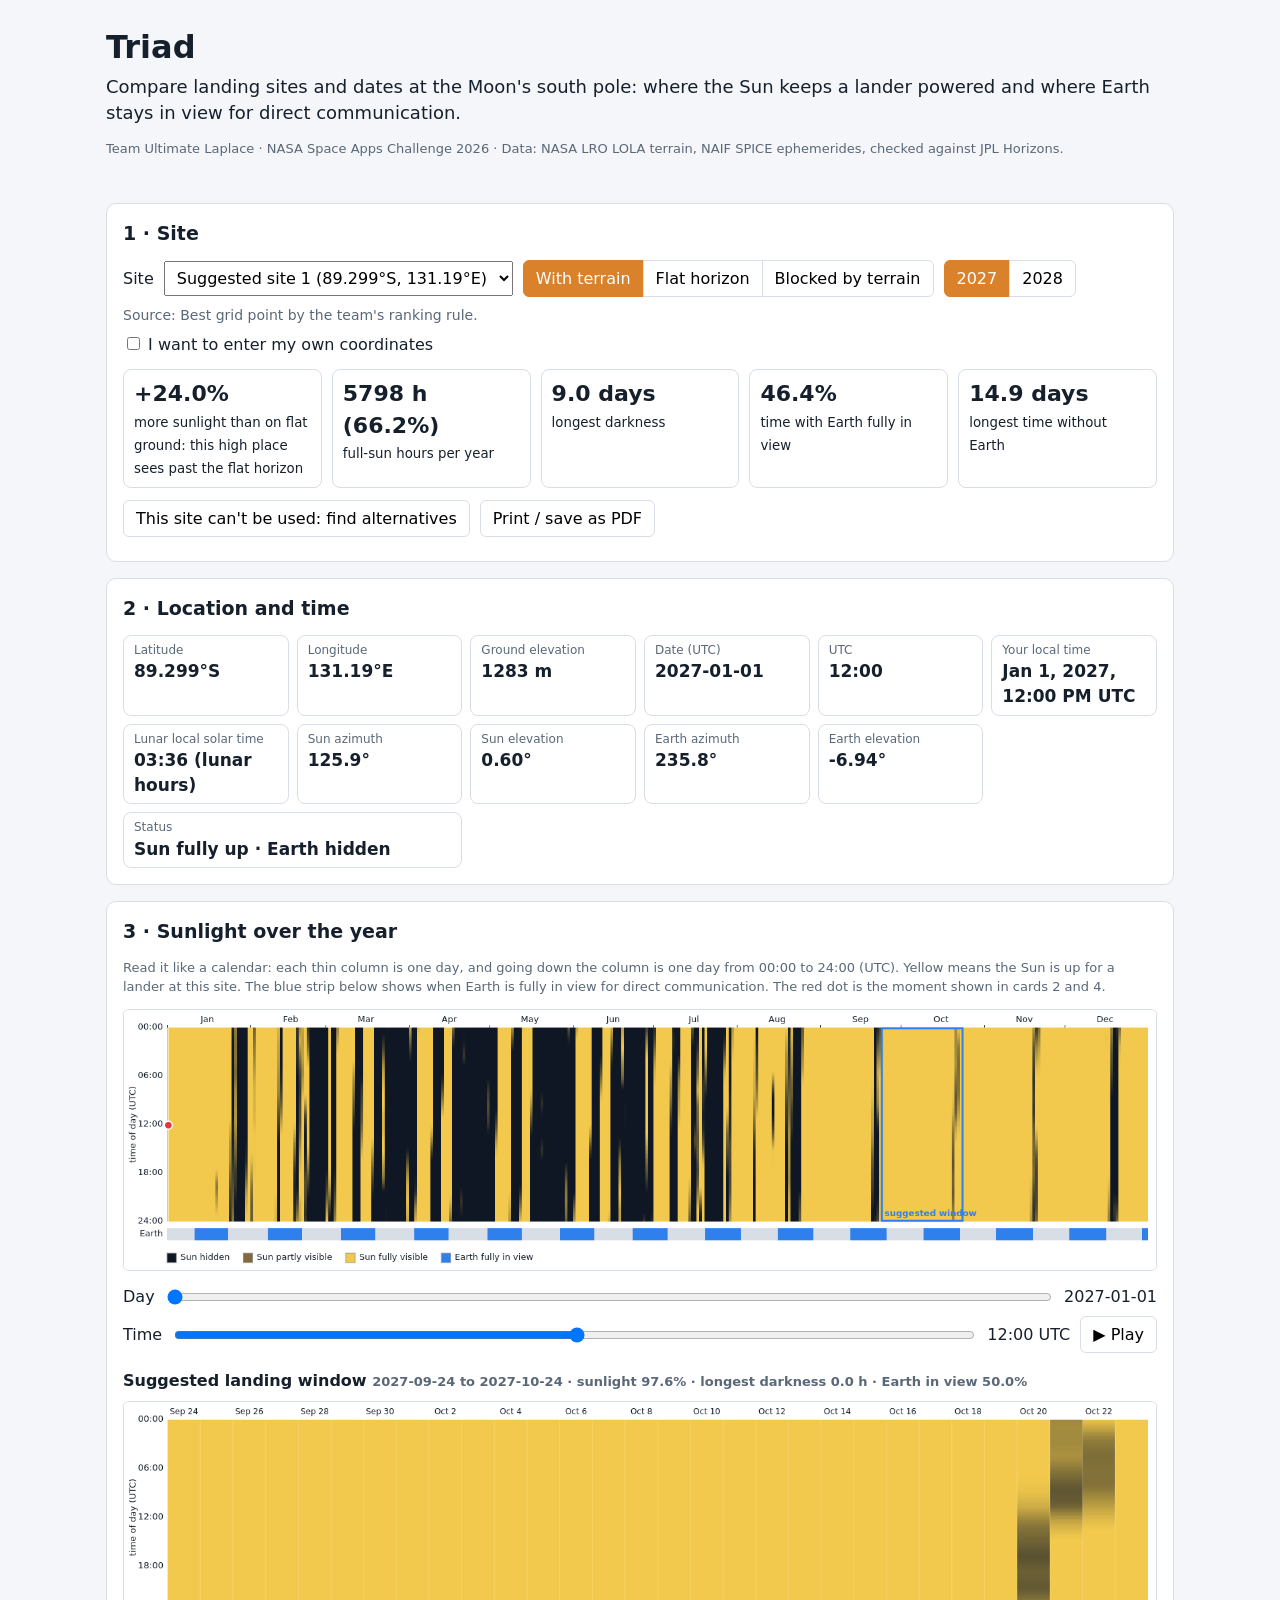
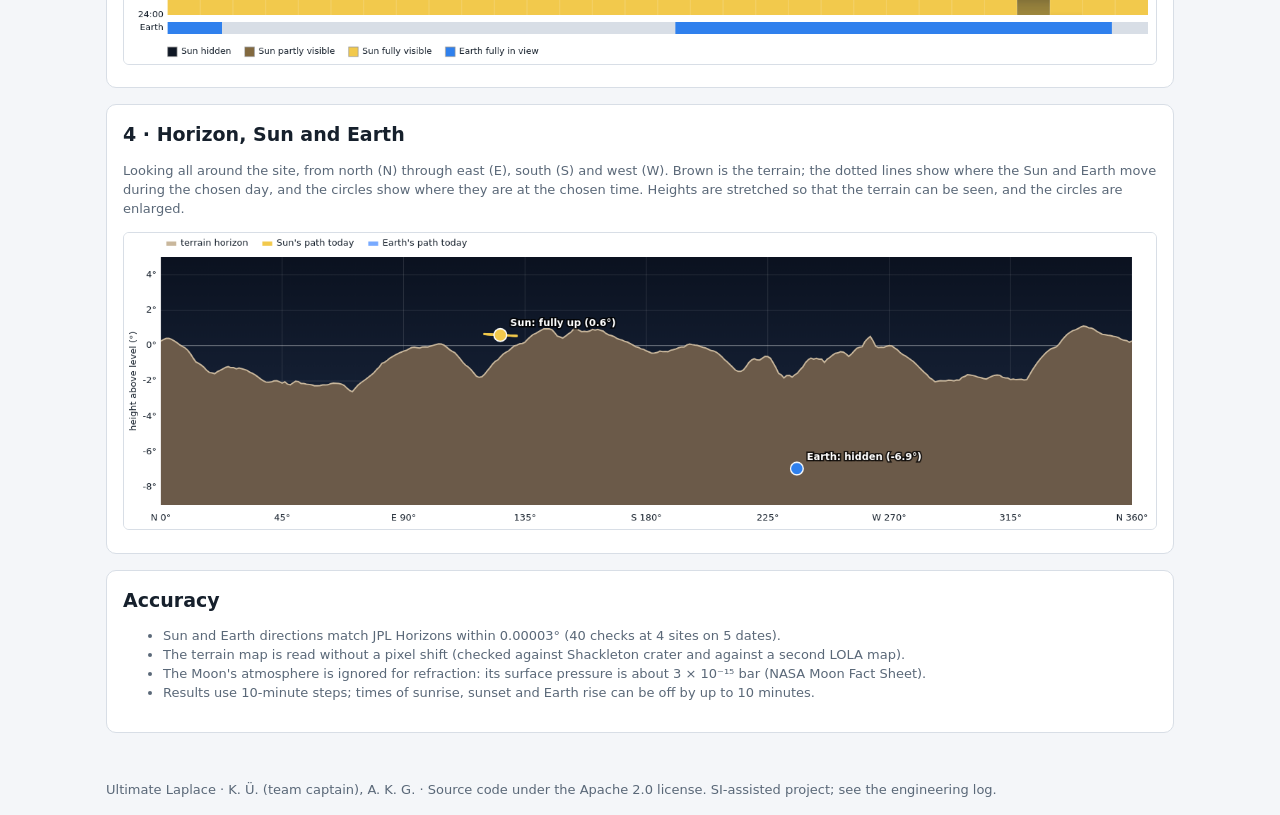
==== docs/index.html @ 9302163f "Make the year chart and horizon view easier to read Co-Authored-By: Claude Opus 5.5 <noreply@anthrop" ====
<!doctype html>
<html lang="en">
<head>
<meta charset="utf-8">
<meta name="viewport" content="width=device-width, initial-scale=1">
<title>Triad · Lunar Landing Site Navigator</title>
<link rel="stylesheet" href="style.css">
</head>
<body>
<header>
  <h1>Triad</h1>
  <p class="lead">Compare landing sites and dates at the Moon's south pole: where the Sun keeps a lander powered and where Earth stays in view for direct communication.</p>
  <p class="small">Team Ultimate Laplace · NASA Space Apps Challenge 2026 · Data: NASA LRO LOLA terrain, NAIF SPICE ephemerides, checked against JPL Horizons.</p>
</header>

<main>
  <section class="card" id="card-site">
    <h2>1 · Site</h2>
    <div class="row">
      <label for="site">Site</label>
      <select id="site"></select>
      <div class="modes" role="group" aria-label="Horizon">
        <button type="button" data-mode="terrain" class="on">With terrain</button>
        <button type="button" data-mode="flat">Flat horizon</button>
        <button type="button" data-mode="blocked">Blocked by terrain</button>
      </div>
      <div class="modes" role="group" aria-label="Year">
        <button type="button" data-year="2027" class="on">2027</button>
        <button type="button" data-year="2028">2028</button>
      </div>
    </div>
    <p class="source" id="site-source"></p>
    <label class="check"><input type="checkbox" id="own"> I want to enter my own coordinates</label>
    <div id="own-box" hidden>
      <div class="row">
        <label>Latitude (°, south is negative) <input id="own-lat" type="number" step="0.001" min="-90" max="-84" value="-89.5"></label>
        <label>Longitude (° east, 0–360) <input id="own-lon" type="number" step="0.01" min="0" max="360" value="0"></label>
        <button type="button" id="own-go">Show this place</button>
      </div>
      <p class="small" id="own-note">Covers 84°S to the pole. The tool uses the nearest computed point (2 km grid) and says how far away it is.</p>
    </div>
    <div class="stats">
      <div><span id="m-lost">–</span><small id="m-lost-label">sunlight lost to terrain per year</small></div>
      <div><span id="m-sunh">–</span><small>full-sun hours per year</small></div>
      <div><span id="m-dark">–</span><small>longest darkness</small></div>
      <div><span id="m-earth">–</span><small>time with Earth fully in view</small></div>
      <div><span id="m-gap">–</span><small>longest time without Earth</small></div>
    </div>
    <div class="row">
      <button type="button" id="alt-go">This site can't be used: find alternatives</button>
      <button type="button" id="print">Print / save as PDF</button>
    </div>
    <div id="alt-out"></div>
  </section>

  <section class="card" id="card-time">
    <h2>2 · Location and time</h2>
    <div class="grid" id="facts"></div>
  </section>

  <section class="card" id="card-year">
    <h2>3 · Sunlight over the year</h2>
    <p class="small">Read it like a calendar: each thin column is one day, and going down the column is one day from 00:00 to 24:00 (UTC). Yellow means the Sun is up for a lander at this site. The blue strip below shows when Earth is fully in view for direct communication. The red dot is the moment shown in cards 2 and 4.</p>
    <canvas id="year"></canvas>
    <div class="row">
      <label for="day">Day</label><input id="day" type="range" min="0" max="364" value="0">
      <output id="day-out"></output>
    </div>
    <div class="row">
      <label for="time">Time</label><input id="time" type="range" min="0" max="143" value="72">
      <output id="time-out"></output>
      <button type="button" id="play">▶ Play</button>
    </div>
    <h3>Suggested landing window <span id="window-out" class="small"></span></h3>
    <canvas id="month"></canvas>
  </section>

  <section class="card" id="card-horizon">
    <h2>4 · Horizon, Sun and Earth</h2>
    <p class="small">Looking all around the site, from north (N) through east (E), south (S) and west (W). Brown is the terrain; the dotted lines show where the Sun and Earth move during the chosen day, and the circles show where they are at the chosen time. Heights are stretched so that the terrain can be seen, and the circles are enlarged.</p>
    <canvas id="horizon" width="1460" height="420"></canvas>
  </section>

  <section class="card" id="card-accuracy">
    <h2>Accuracy</h2>
    <ul class="small" id="accuracy">
      <li>Sun and Earth directions match JPL Horizons within 0.00003° (40 checks at 4 sites on 5 dates).</li>
      <li>The terrain map is read without a pixel shift (checked against Shackleton crater and against a second LOLA map).</li>
      <li>The Moon's atmosphere is ignored for refraction: its surface pressure is about 3 × 10⁻¹⁵ bar (NASA Moon Fact Sheet).</li>
      <li>Results use 10-minute steps; times of sunrise, sunset and Earth rise can be off by up to 10 minutes.</li>
    </ul>
  </section>
</main>

<footer class="small">Ultimate Laplace · K. Ü. (team captain), A. K. G. · Source code under the Apache 2.0 license. SI-assisted project; see the engineering log.</footer>

<script type="module" src="js/app.js"></script>
</body>
</html>
---- docs/style.css ----
:root {
  --ink: #16202c;
  --muted: #5a6878;
  --line: #d8dee6;
  --bg: #f4f6f9;
  --card: #ffffff;
  --accent: #d9822b;
  --sun: #f2c94c;
  --earth: #2f80ed;
}
* { box-sizing: border-box; }
body { margin: 0; font: 16px/1.45 system-ui, -apple-system, "Segoe UI", sans-serif; color: var(--ink); background: var(--bg); }
header, main, footer { max-width: 1100px; margin: 0 auto; padding: 16px; }
h1 { margin: 8px 0 4px; font-size: 32px; }
h2 { margin: 0 0 12px; font-size: 19px; }
h3 { margin: 16px 0 8px; font-size: 16px; }
.lead { margin: 0 0 4px; font-size: 18px; }
.small { font-size: 13px; color: var(--muted); }
.card { background: var(--card); border: 1px solid var(--line); border-radius: 10px; padding: 16px; margin-bottom: 16px; }
.row { display: flex; flex-wrap: wrap; align-items: center; gap: 10px; margin: 8px 0; }
.row input[type=range] { flex: 1; min-width: 200px; }
select, input, button { font: inherit; }
select { padding: 6px 8px; min-width: 260px; }
input[type=number] { width: 120px; padding: 4px 6px; margin-left: 6px; }
button { padding: 6px 12px; border: 1px solid var(--line); border-radius: 6px; background: #fff; cursor: pointer; }
button:hover { border-color: var(--accent); }
.modes { display: inline-flex; }
.modes button { border-radius: 0; margin-left: -1px; }
.modes button:first-child { border-radius: 6px 0 0 6px; margin-left: 0; }
.modes button:last-child { border-radius: 0 6px 6px 0; }
.modes button.on { background: var(--accent); border-color: var(--accent); color: #fff; }
.check { display: block; margin: 8px 0; }
.source { margin: 4px 0; font-size: 14px; color: var(--muted); }
.stats { display: grid; grid-template-columns: repeat(auto-fit, minmax(170px, 1fr)); gap: 10px; margin: 12px 0; }
.stats div { border: 1px solid var(--line); border-radius: 8px; padding: 8px 10px; }
.stats span { display: block; font-size: 22px; font-weight: 600; }
.grid { display: grid; grid-template-columns: repeat(auto-fit, minmax(160px, 1fr)); gap: 8px; }
.grid div { border: 1px solid var(--line); border-radius: 8px; padding: 6px 10px; }
.grid small { display: block; color: var(--muted); font-size: 12px; }
.grid b { font-size: 17px; }
.grid .status { grid-column: span 2; }
canvas { width: 100%; height: auto; border: 1px solid var(--line); border-radius: 6px; background: #fff; }
table { border-collapse: collapse; width: 100%; font-size: 14px; margin-top: 8px; }
th, td { text-align: left; padding: 4px 6px; border-bottom: 1px solid var(--line); }
footer { color: var(--muted); }
@media print {
  body { background: #fff; }
  .row button, #own, .check, #alt-go, #play, input[type=range], .modes { display: none !important; }
  .card { break-inside: avoid; border-color: #999; }
  canvas { border-color: #999; }
}
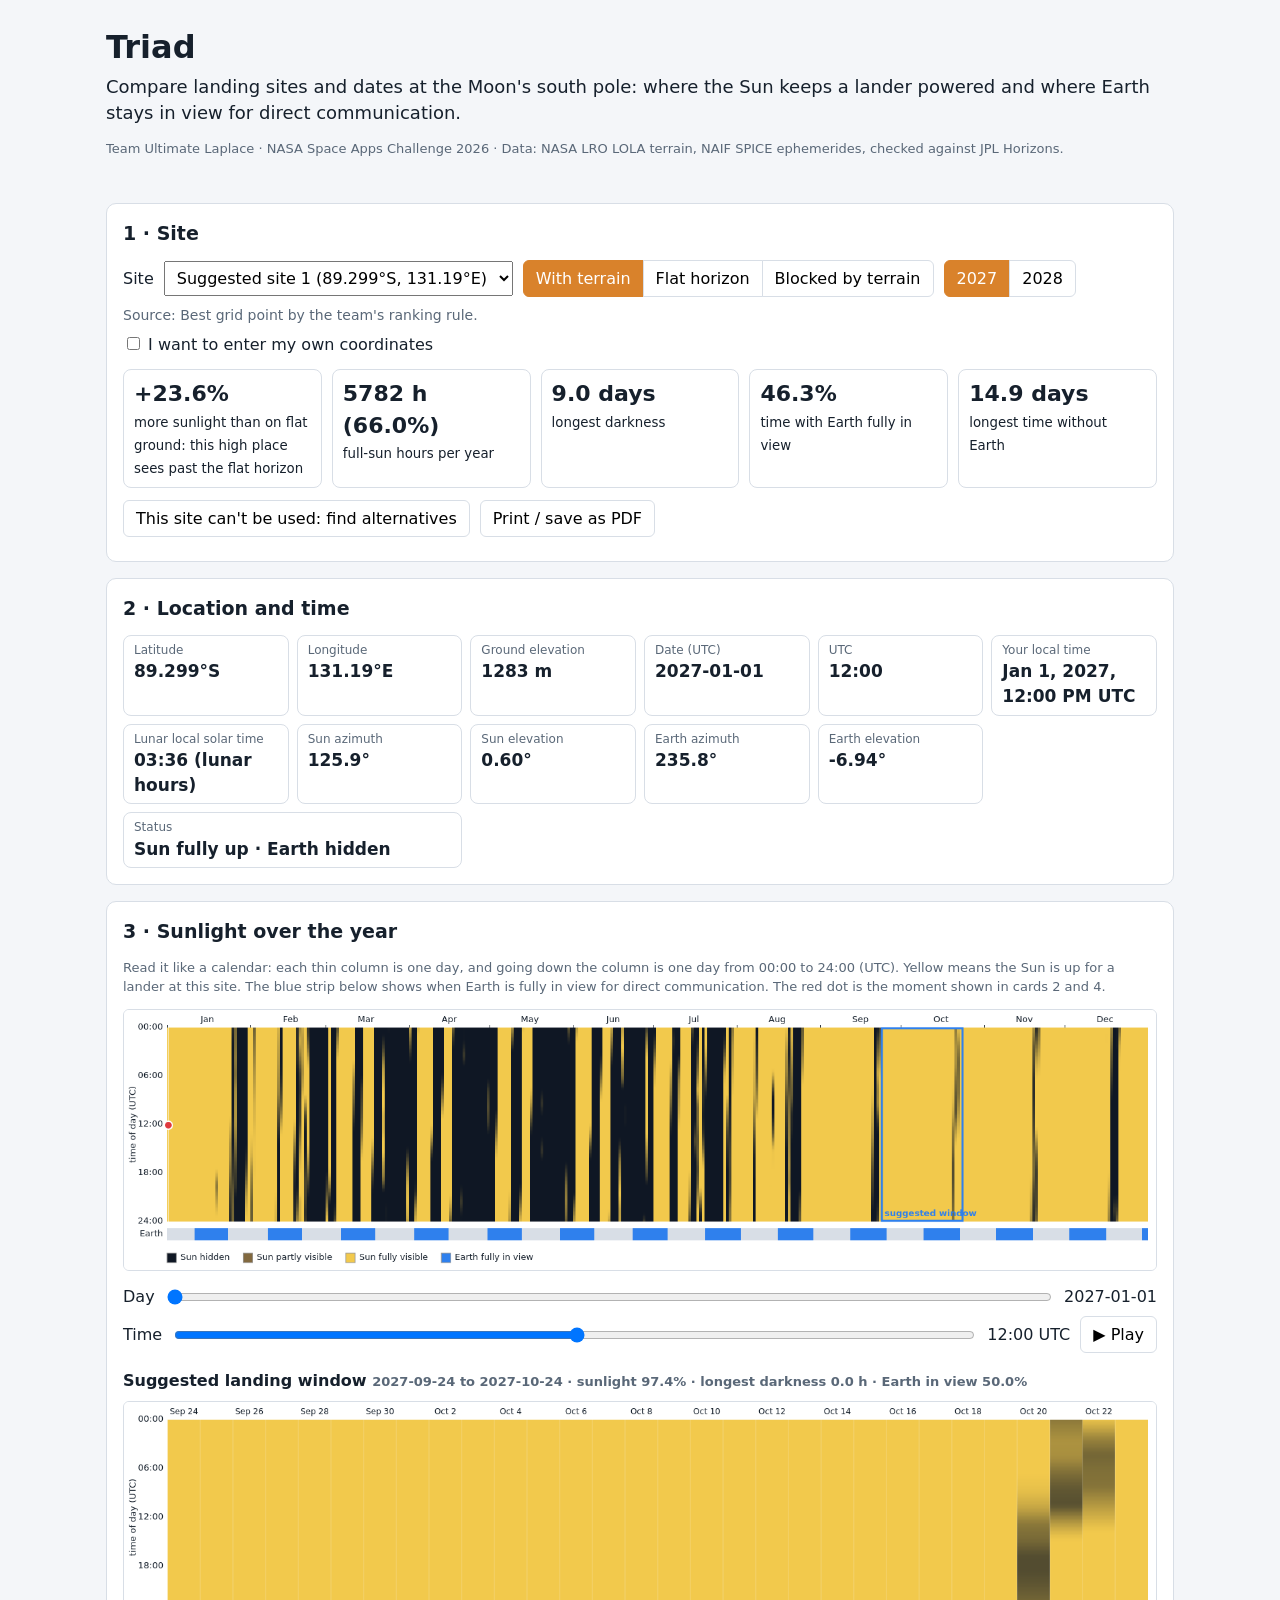
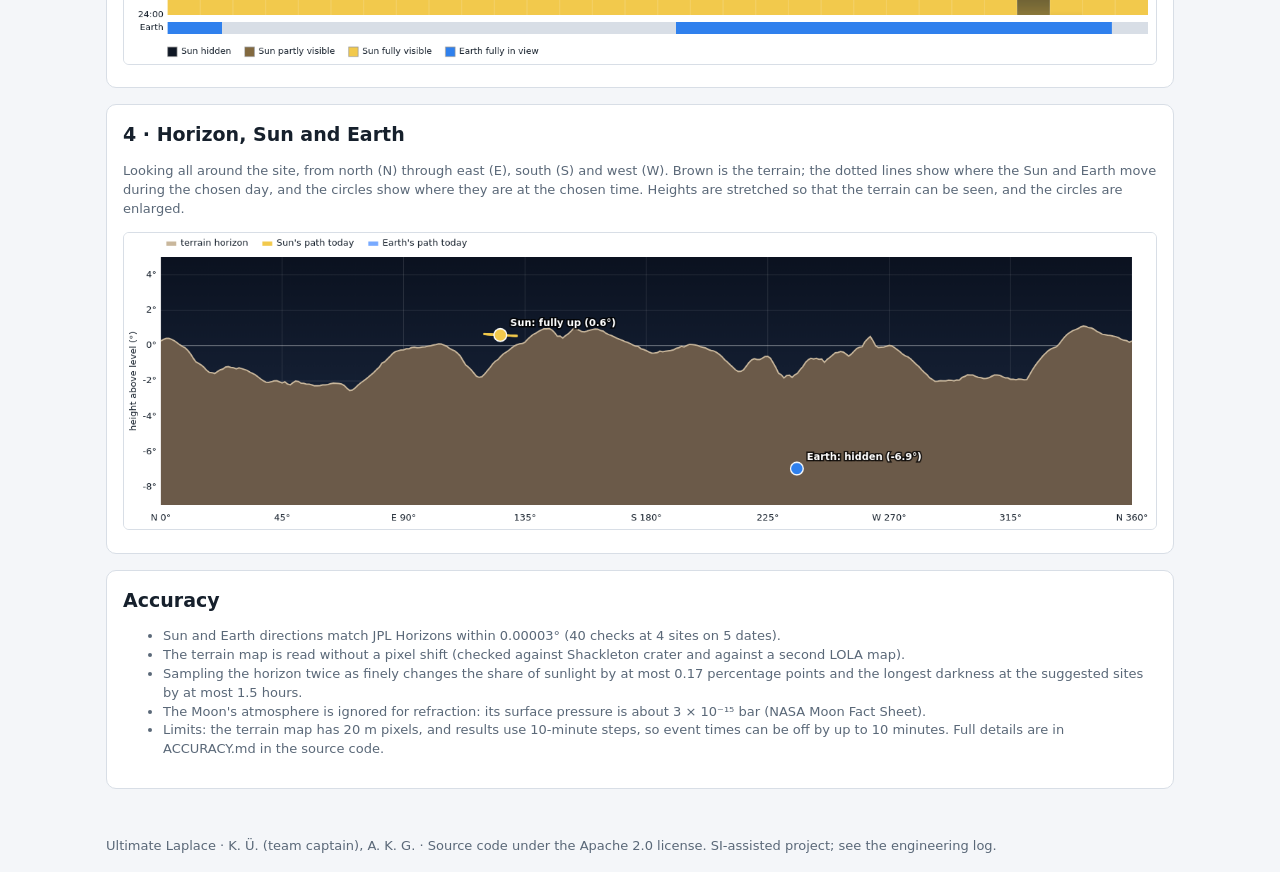
==== commit e0beacb9: "Finer horizon sampling near the site; add accuracy check and project documents Co-Authored-By: Claud" ====
--- a/docs/index.html
+++ b/docs/index.html
@@ -86,8 +86,9 @@
     <ul class="small" id="accuracy">
       <li>Sun and Earth directions match JPL Horizons within 0.00003° (40 checks at 4 sites on 5 dates).</li>
       <li>The terrain map is read without a pixel shift (checked against Shackleton crater and against a second LOLA map).</li>
+      <li>Sampling the horizon twice as finely changes the share of sunlight by at most 0.17 percentage points and the longest darkness at the suggested sites by at most 1.5 hours.</li>
       <li>The Moon's atmosphere is ignored for refraction: its surface pressure is about 3 × 10⁻¹⁵ bar (NASA Moon Fact Sheet).</li>
-      <li>Results use 10-minute steps; times of sunrise, sunset and Earth rise can be off by up to 10 minutes.</li>
+      <li>Limits: the terrain map has 20 m pixels, and results use 10-minute steps, so event times can be off by up to 10 minutes. Full details are in ACCURACY.md in the source code.</li>
     </ul>
   </section>
 </main>
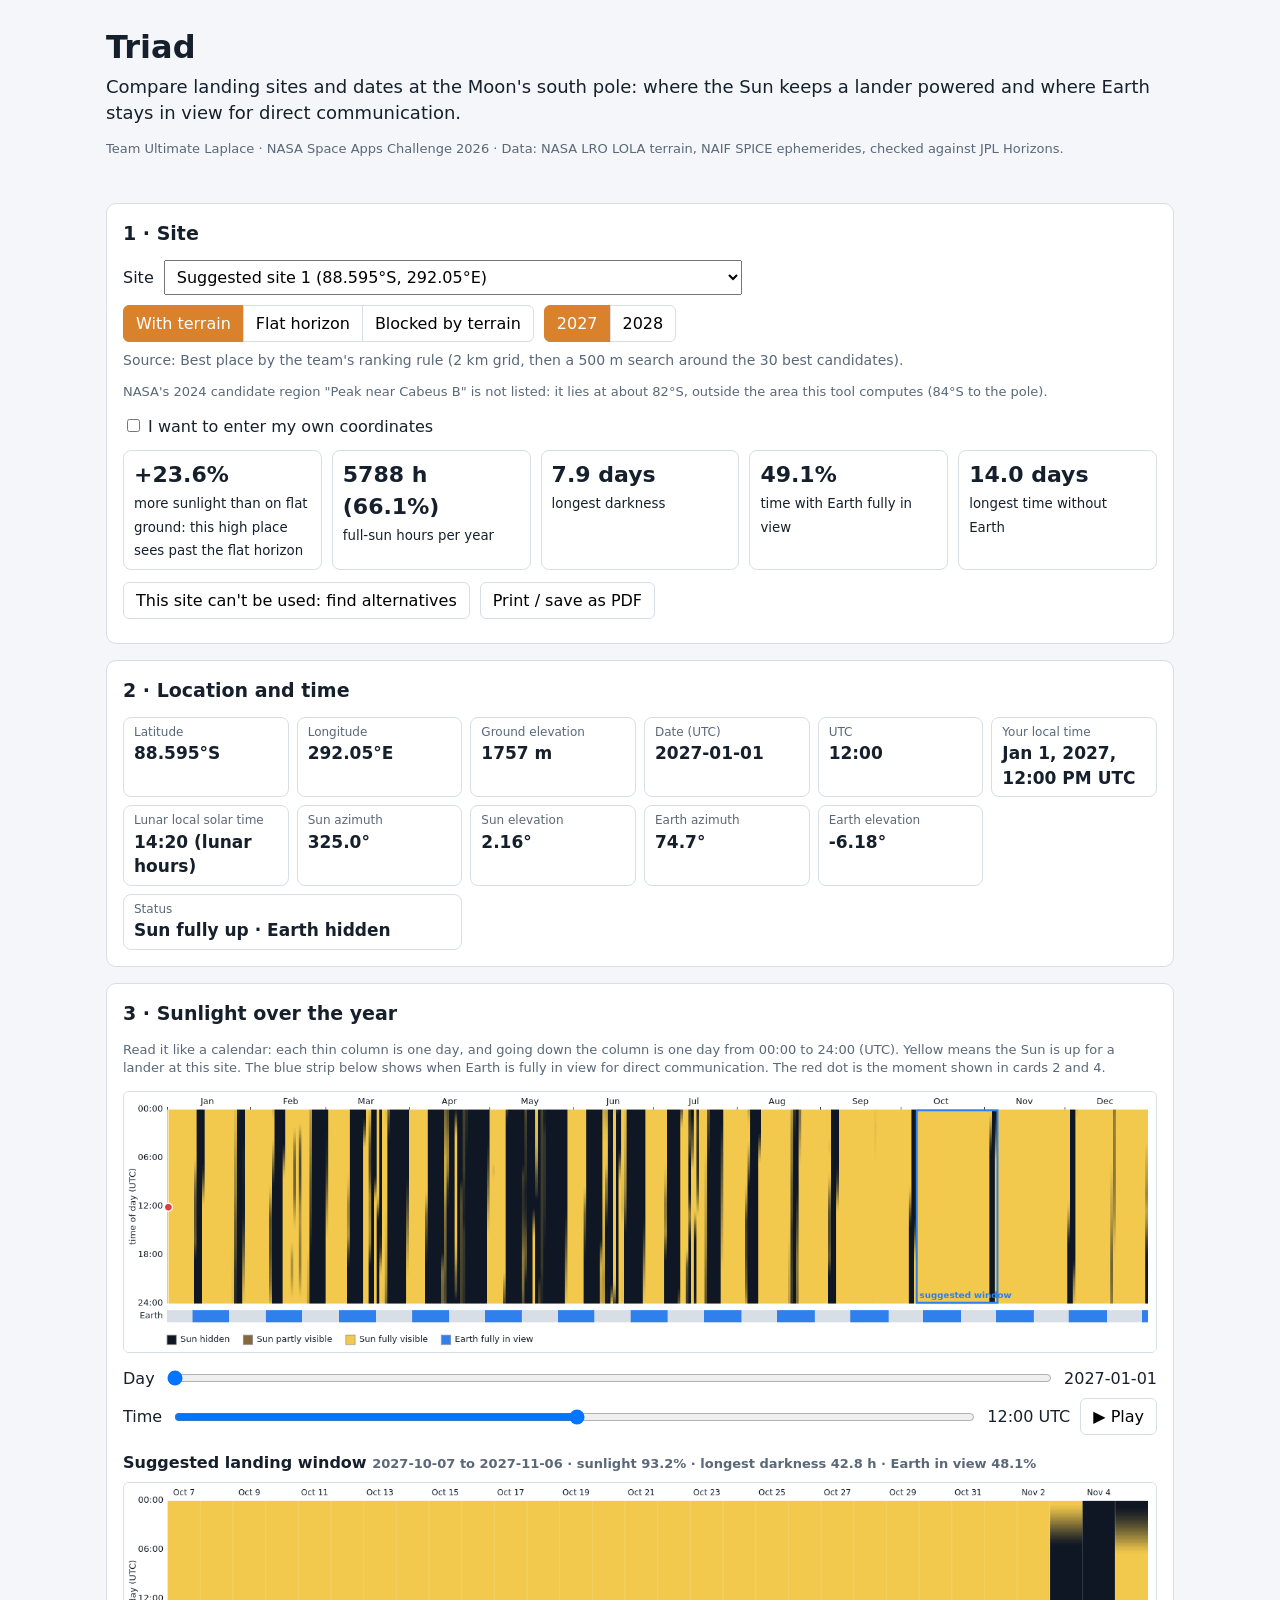
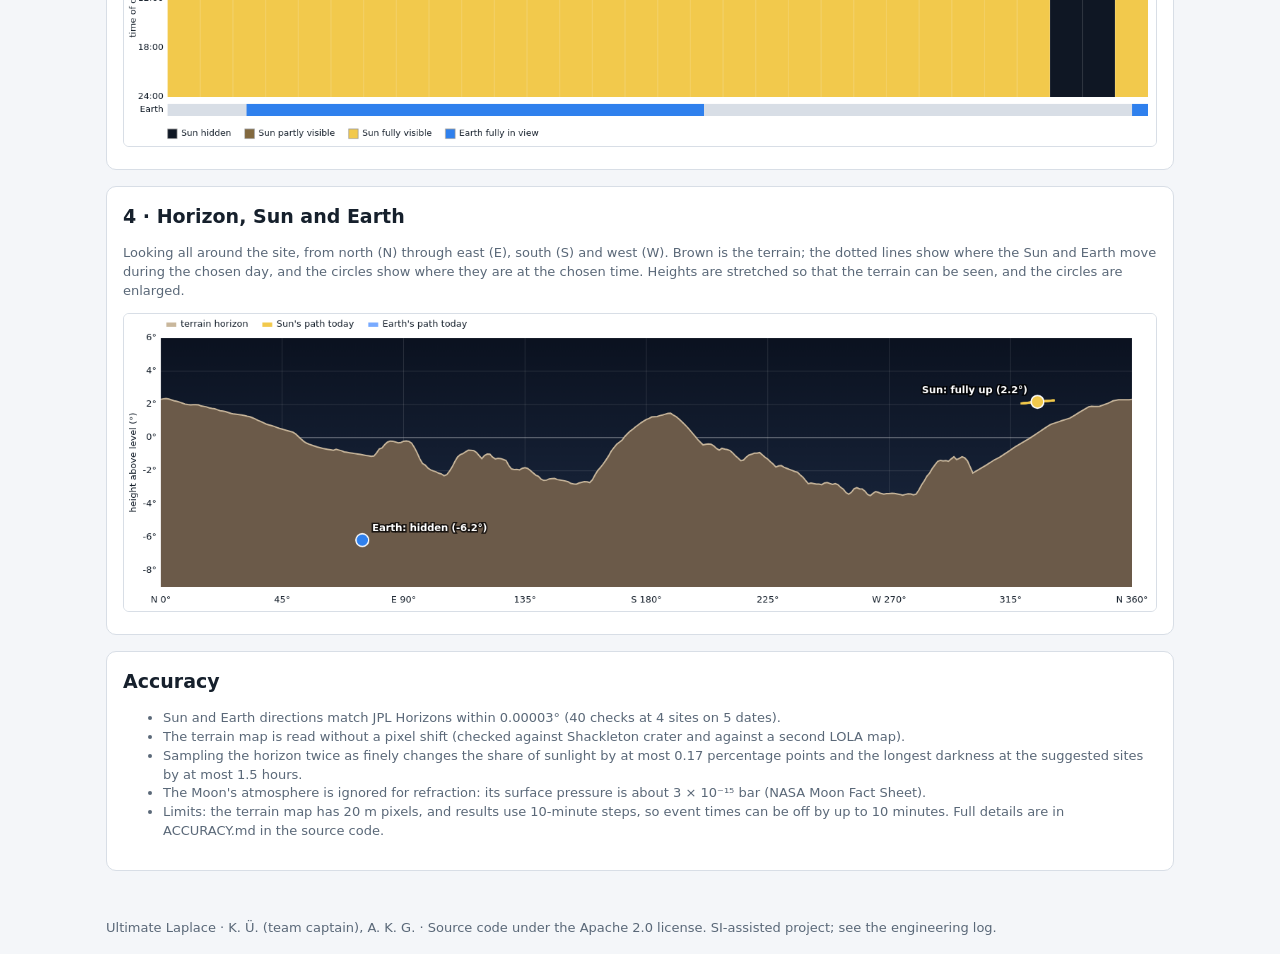
==== commit 71cd519b: "Add NASA Artemis III regions, a 500 m search for the suggested sites, and name screenshots by coordi" ====
--- a/docs/index.html
+++ b/docs/index.html
@@ -30,6 +30,7 @@
       </div>
     </div>
     <p class="source" id="site-source"></p>
+    <p class="small">NASA's 2024 candidate region "Peak near Cabeus B" is not listed: it lies at about 82°S, outside the area this tool computes (84°S to the pole).</p>
     <label class="check"><input type="checkbox" id="own"> I want to enter my own coordinates</label>
     <div id="own-box" hidden>
       <div class="row">
@@ -95,6 +96,6 @@
 
 <footer class="small">Ultimate Laplace · K. Ü. (team captain), A. K. G. · Source code under the Apache 2.0 license. SI-assisted project; see the engineering log.</footer>
 
-<script type="module" src="js/app.js"></script>
+<script type="module" src="js/app.js?v=2"></script>
 </body>
 </html>
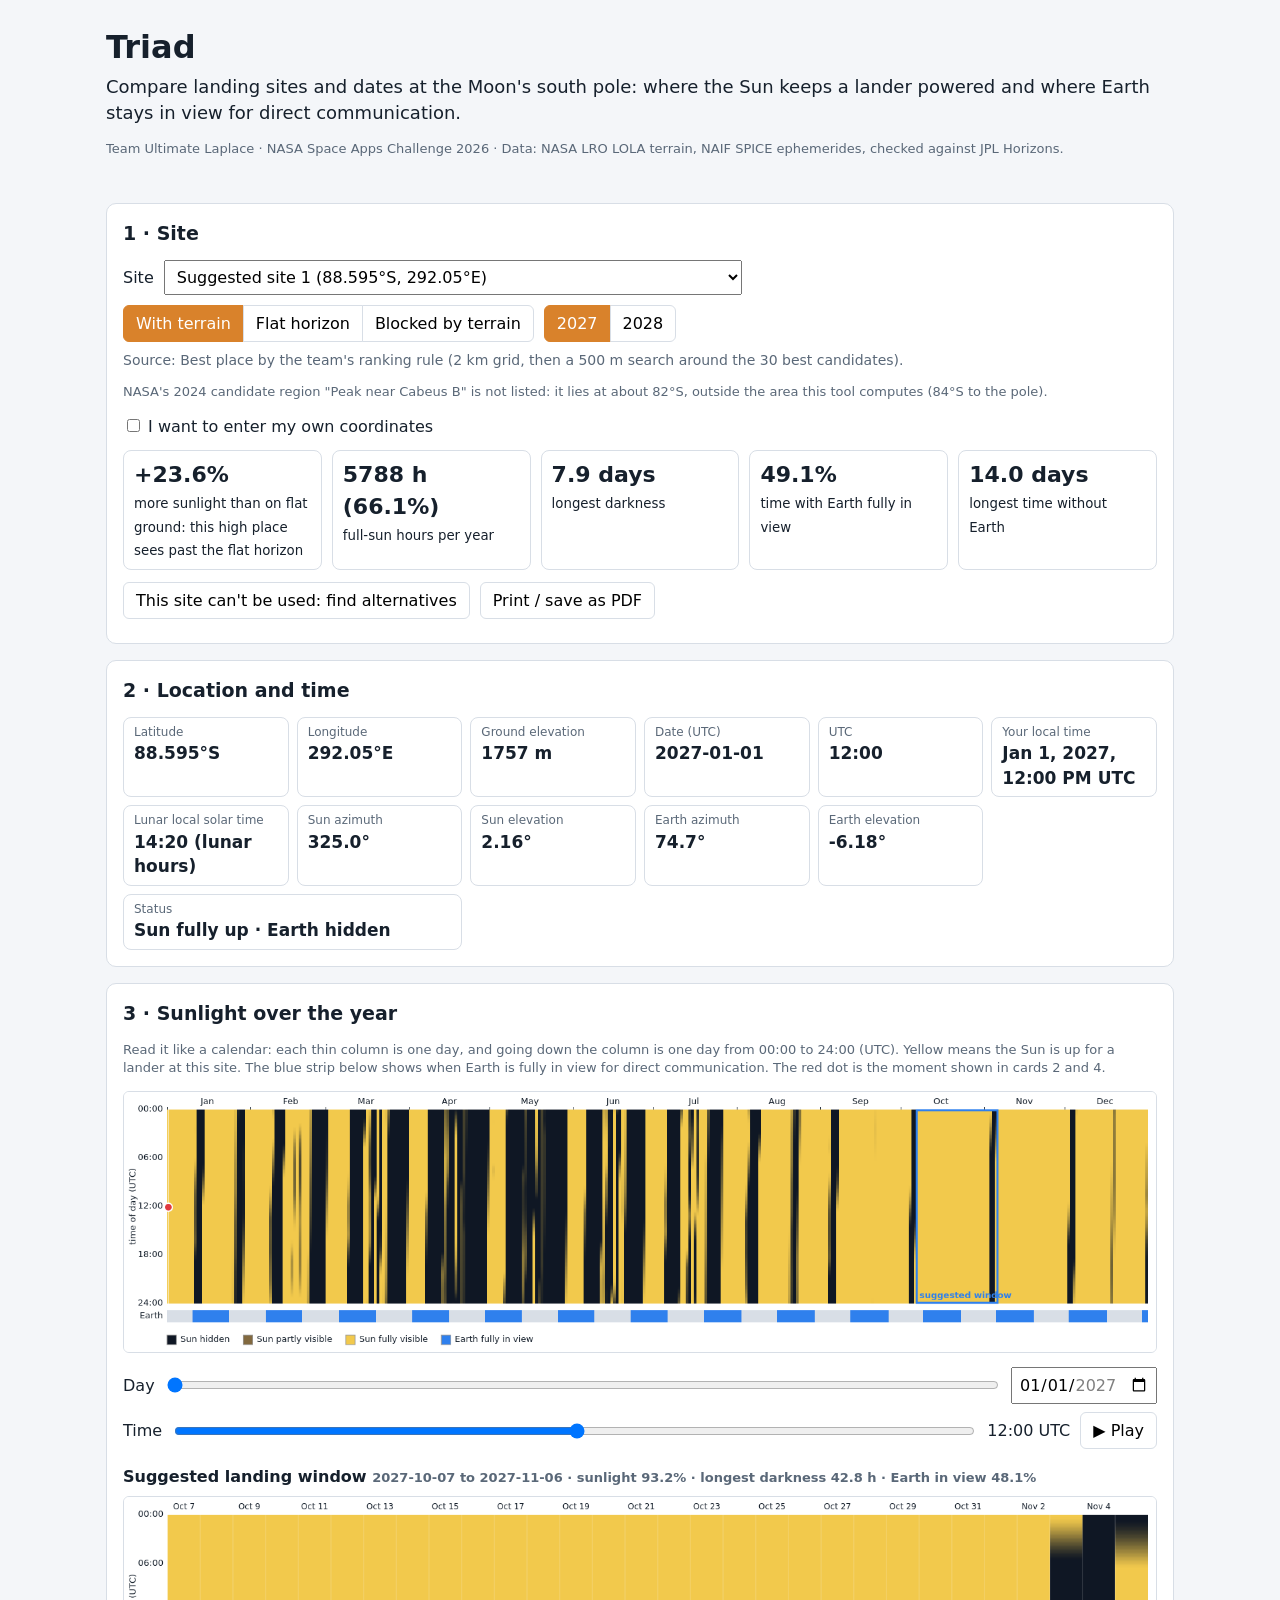
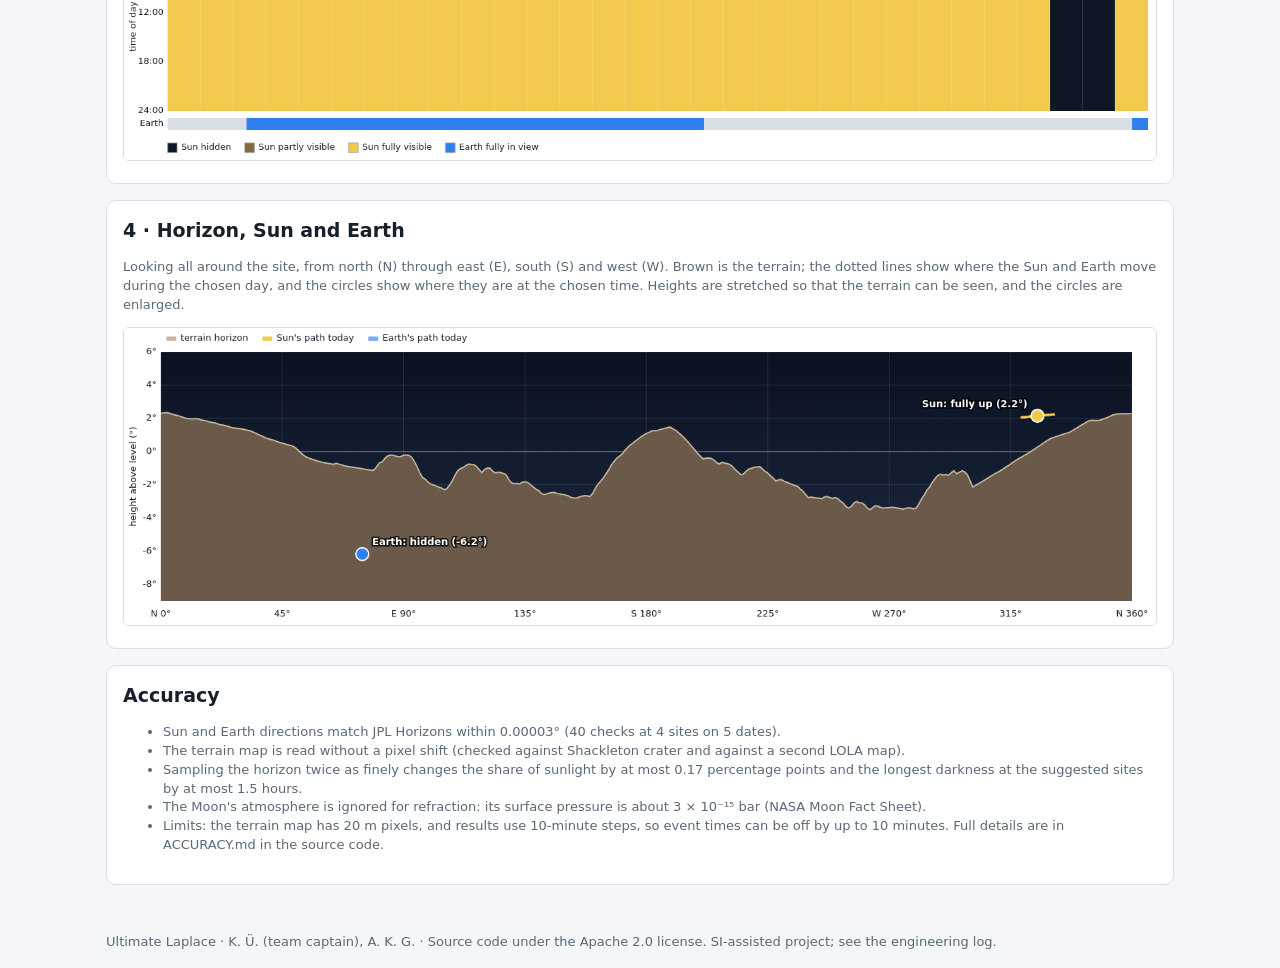
==== commit bbbec354: "Let the date next to the day slider be typed or picked Co-Authored-By: Claude Opus 5.5 <noreply@anth" ====
--- a/docs/index.html
+++ b/docs/index.html
@@ -65,7 +65,7 @@
     <canvas id="year"></canvas>
     <div class="row">
       <label for="day">Day</label><input id="day" type="range" min="0" max="364" value="0">
-      <output id="day-out"></output>
+      <input id="day-out" type="date" aria-label="Date (UTC); you can type it or pick it">
     </div>
     <div class="row">
       <label for="time">Time</label><input id="time" type="range" min="0" max="143" value="72">
@@ -96,6 +96,6 @@
 
 <footer class="small">Ultimate Laplace · K. Ü. (team captain), A. K. G. · Source code under the Apache 2.0 license. SI-assisted project; see the engineering log.</footer>
 
-<script type="module" src="js/app.js?v=2"></script>
+<script type="module" src="js/app.js?v=3"></script>
 </body>
 </html>
--- a/docs/style.css
+++ b/docs/style.css
@@ -22,6 +22,7 @@
 select, input, button { font: inherit; }
 select { padding: 6px 8px; min-width: 260px; }
 input[type=number] { width: 120px; padding: 4px 6px; margin-left: 6px; }
+input[type=date] { padding: 4px 6px; }
 button { padding: 6px 12px; border: 1px solid var(--line); border-radius: 6px; background: #fff; cursor: pointer; }
 button:hover { border-color: var(--accent); }
 .modes { display: inline-flex; }
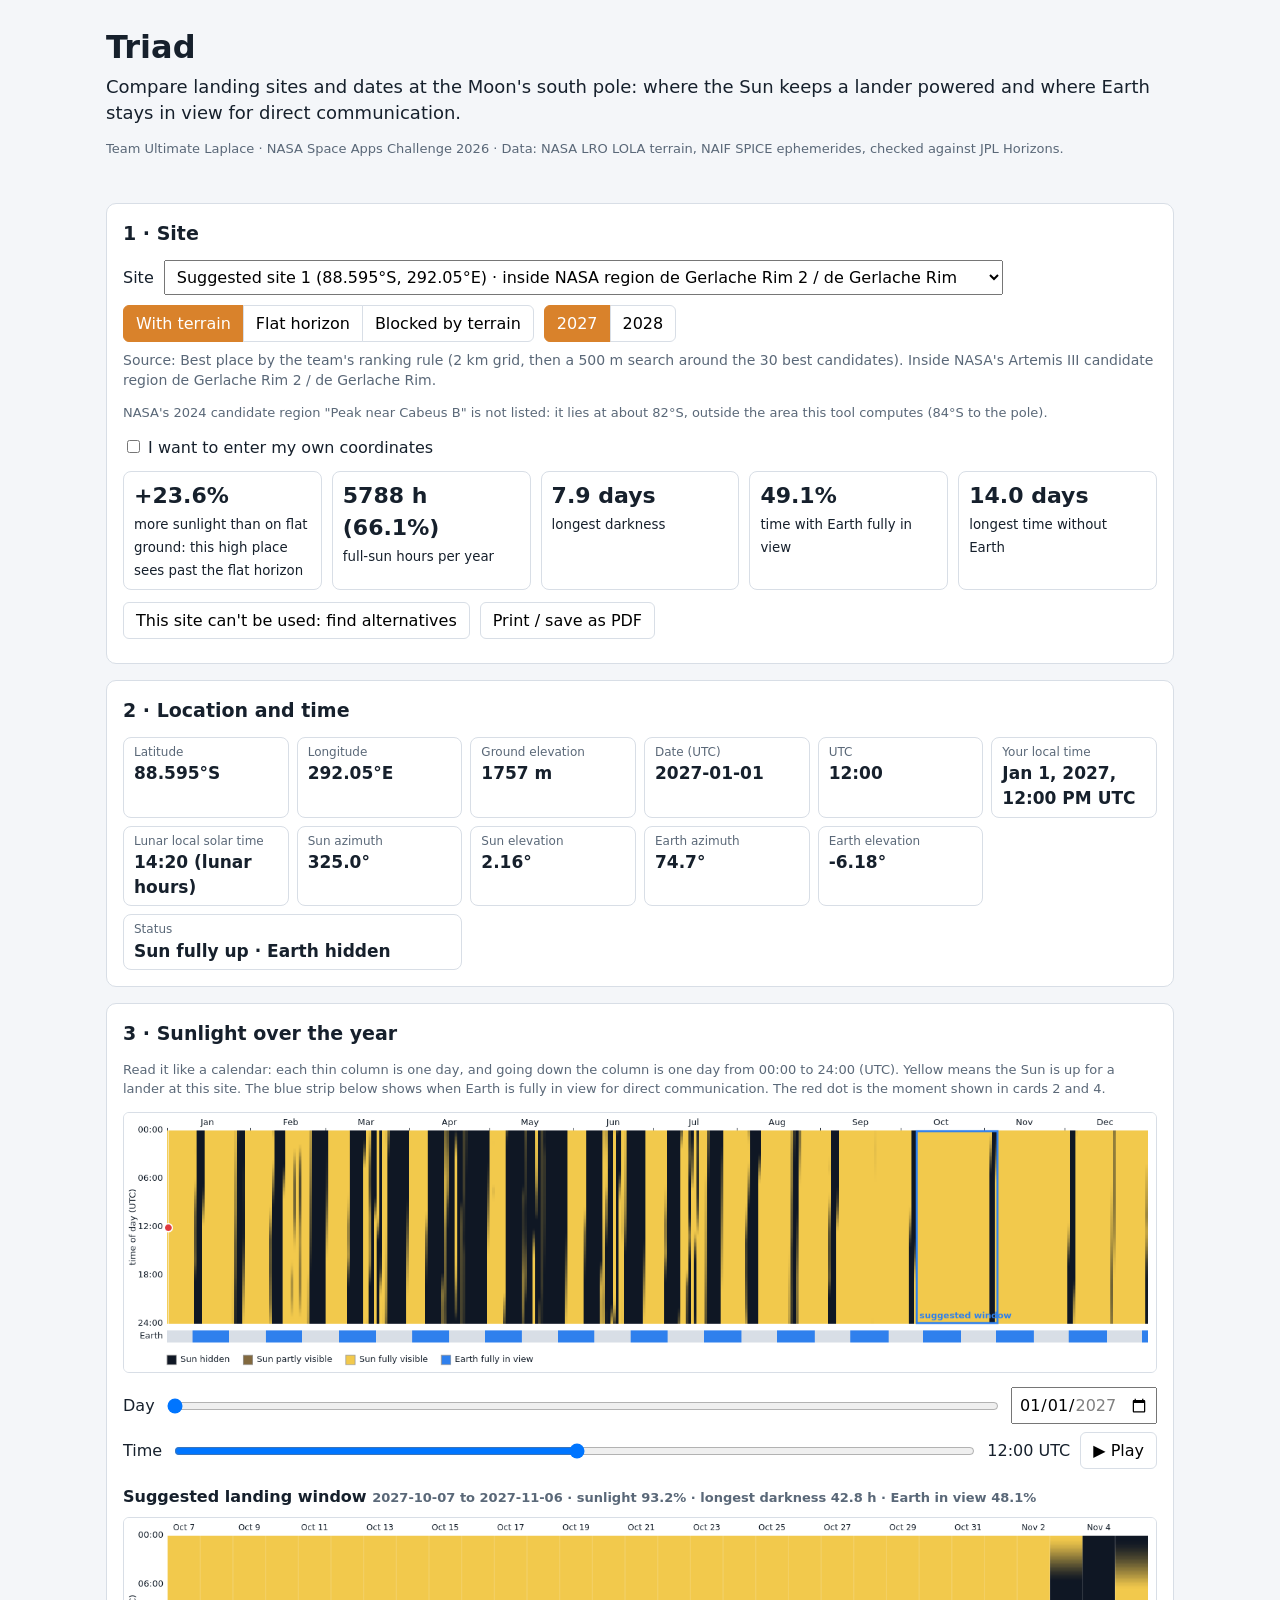
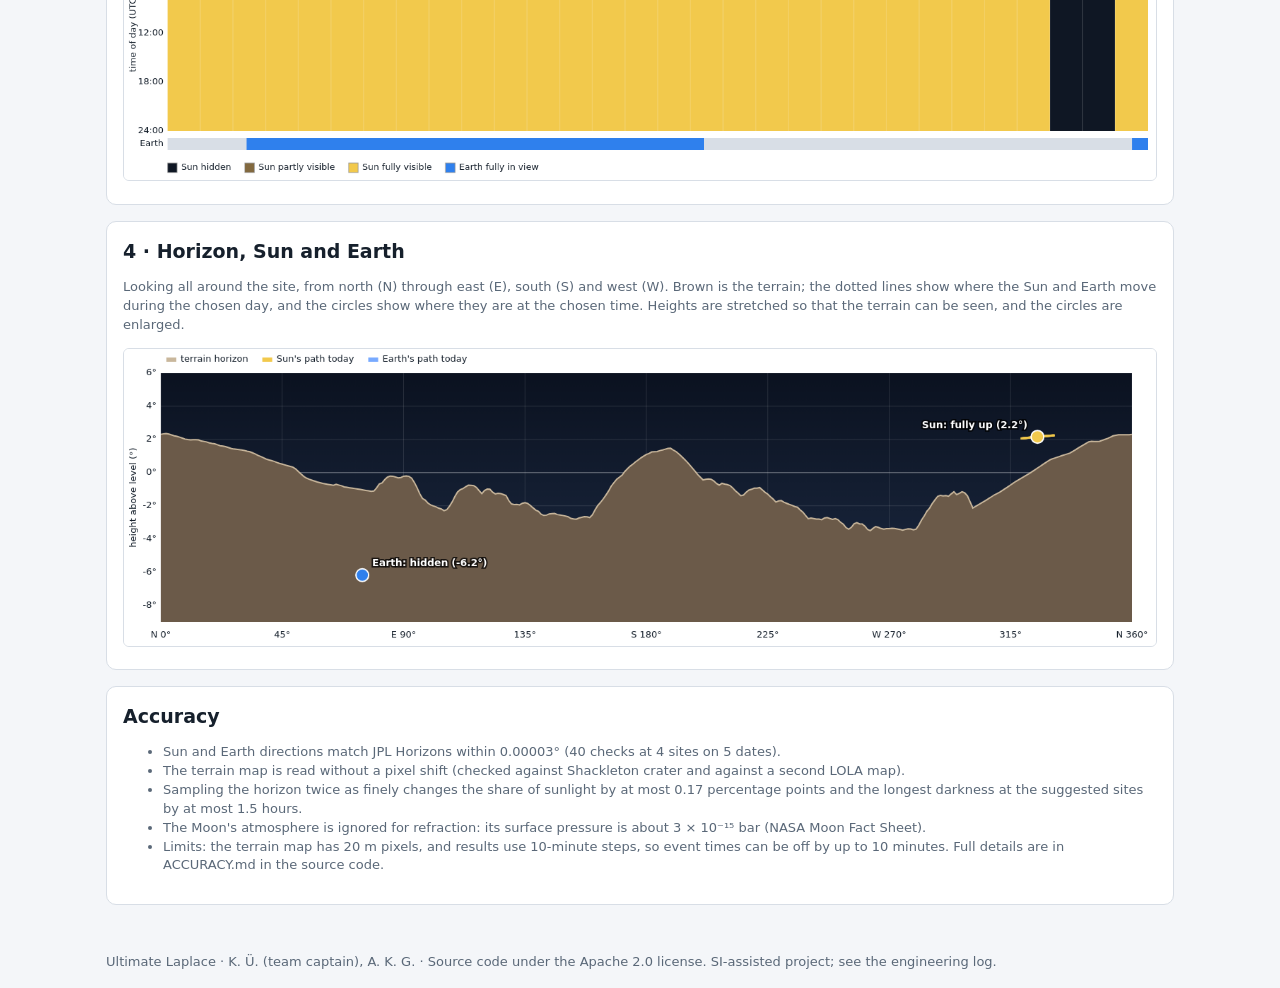
==== commit 3645390c: "Mark suggested sites inside NASA regions; warn when own coordinates are in a region or already liste" ====
--- a/docs/index.html
+++ b/docs/index.html
@@ -38,6 +38,7 @@
         <label>Longitude (° east, 0–360) <input id="own-lon" type="number" step="0.01" min="0" max="360" value="0"></label>
         <button type="button" id="own-go">Show this place</button>
       </div>
+      <div class="match" id="own-match" hidden></div>
       <p class="small" id="own-note">Covers 84°S to the pole. The tool uses the nearest computed point (2 km grid) and says how far away it is.</p>
     </div>
     <div class="stats">
@@ -96,6 +97,6 @@
 
 <footer class="small">Ultimate Laplace · K. Ü. (team captain), A. K. G. · Source code under the Apache 2.0 license. SI-assisted project; see the engineering log.</footer>
 
-<script type="module" src="js/app.js?v=3"></script>
+<script type="module" src="js/app.js?v=5"></script>
 </body>
 </html>
--- a/docs/style.css
+++ b/docs/style.css
@@ -31,6 +31,8 @@
 .modes button:last-child { border-radius: 0 6px 6px 0; }
 .modes button.on { background: var(--accent); border-color: var(--accent); color: #fff; }
 .check { display: block; margin: 8px 0; }
+.match { border: 1px solid #2f80ed; background: #eef5ff; border-radius: 8px; padding: 4px 12px; margin: 8px 0; }
+.match p { margin: 6px 0; }
 .source { margin: 4px 0; font-size: 14px; color: var(--muted); }
 .stats { display: grid; grid-template-columns: repeat(auto-fit, minmax(170px, 1fr)); gap: 10px; margin: 12px 0; }
 .stats div { border: 1px solid var(--line); border-radius: 8px; padding: 8px 10px; }
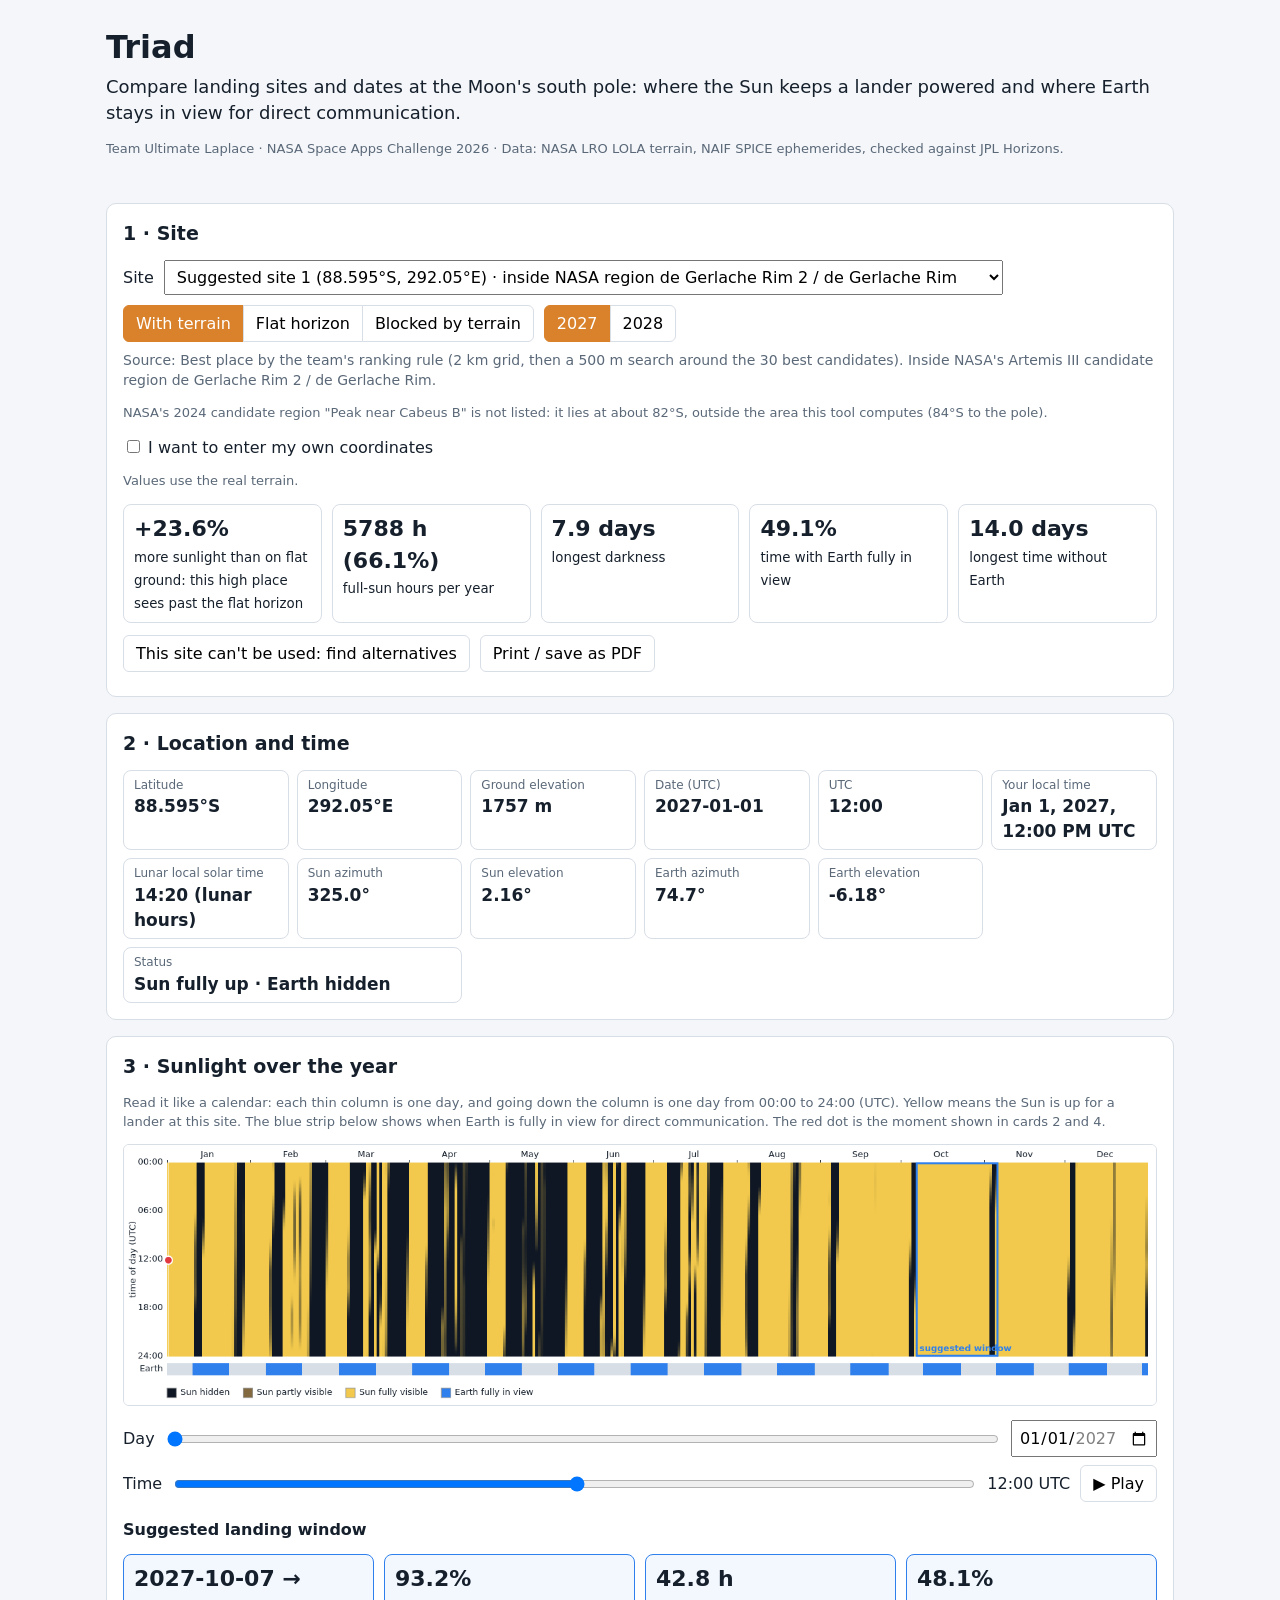
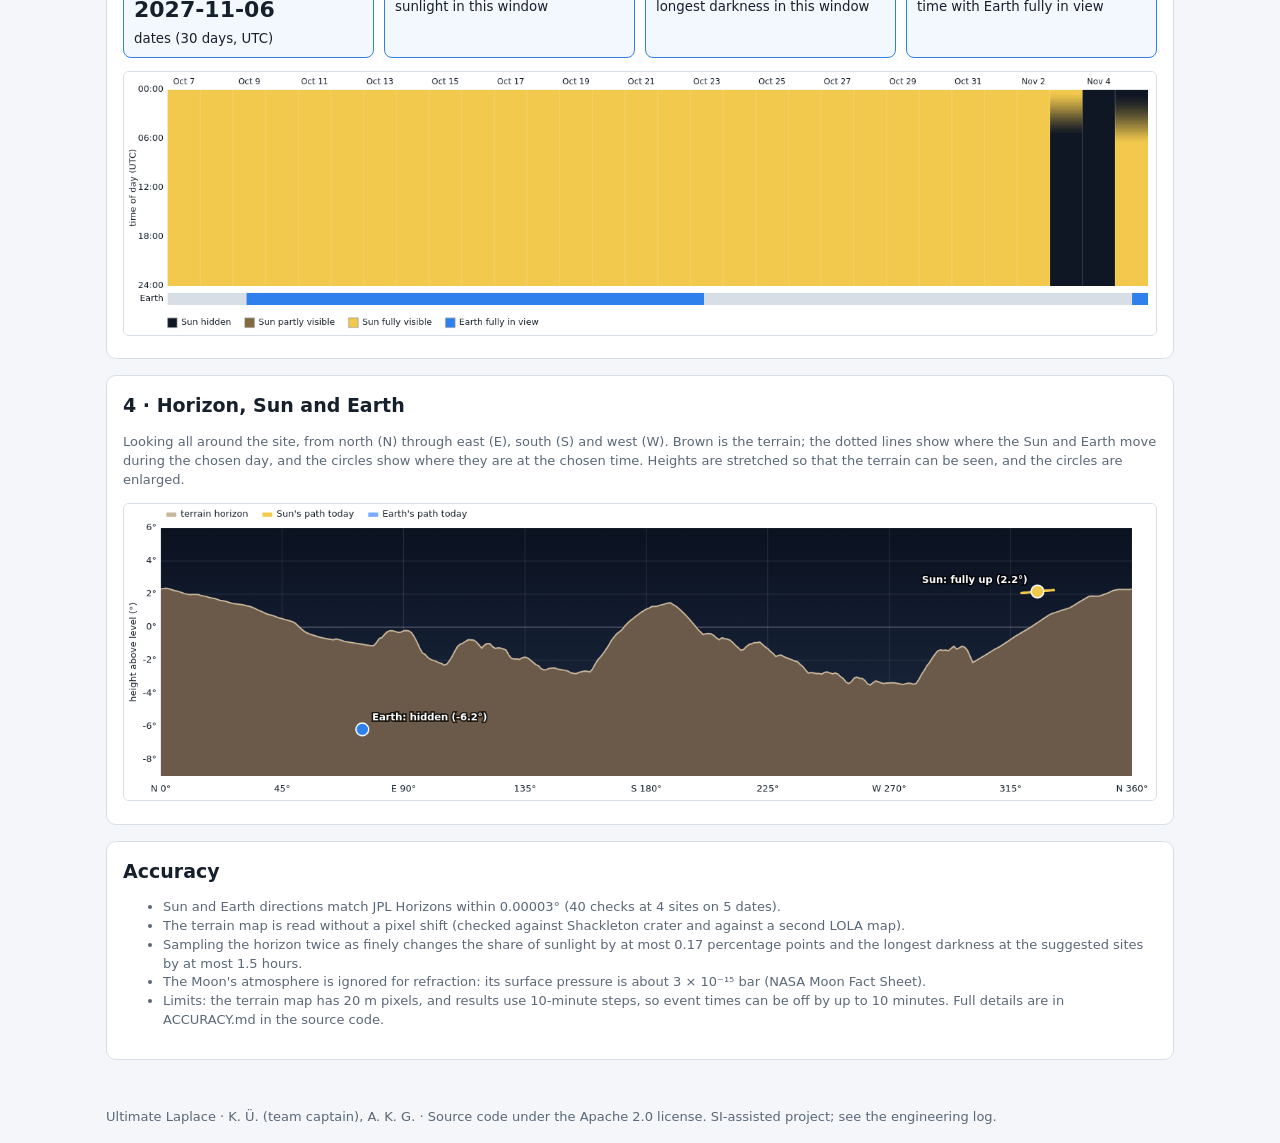
==== commit cbd28e84: "New-user test fixes: larger landing window figures; flat-horizon mode changes all numbers Co-Authore" ====
--- a/docs/index.html
+++ b/docs/index.html
@@ -41,6 +41,7 @@
       <div class="match" id="own-match" hidden></div>
       <p class="small" id="own-note">Covers 84°S to the pole. The tool uses the nearest computed point (2 km grid) and says how far away it is.</p>
     </div>
+    <p class="small" id="mode-note"></p>
     <div class="stats">
       <div><span id="m-lost">–</span><small id="m-lost-label">sunlight lost to terrain per year</small></div>
       <div><span id="m-sunh">–</span><small>full-sun hours per year</small></div>
@@ -73,7 +74,14 @@
       <output id="time-out"></output>
       <button type="button" id="play">▶ Play</button>
     </div>
-    <h3>Suggested landing window <span id="window-out" class="small"></span></h3>
+    <h3>Suggested landing window</h3>
+    <div class="stats window">
+      <div><span id="w-dates">–</span><small>dates (30 days, UTC)</small></div>
+      <div><span id="w-sun">–</span><small>sunlight in this window</small></div>
+      <div><span id="w-dark">–</span><small>longest darkness in this window</small></div>
+      <div><span id="w-earth">–</span><small>time with Earth fully in view</small></div>
+    </div>
+    <p class="small" id="window-out"></p>
     <canvas id="month"></canvas>
   </section>
 
@@ -97,6 +105,6 @@
 
 <footer class="small">Ultimate Laplace · K. Ü. (team captain), A. K. G. · Source code under the Apache 2.0 license. SI-assisted project; see the engineering log.</footer>
 
-<script type="module" src="js/app.js?v=5"></script>
+<script type="module" src="js/app.js?v=6"></script>
 </body>
 </html>
--- a/docs/style.css
+++ b/docs/style.css
@@ -37,6 +37,7 @@
 .stats { display: grid; grid-template-columns: repeat(auto-fit, minmax(170px, 1fr)); gap: 10px; margin: 12px 0; }
 .stats div { border: 1px solid var(--line); border-radius: 8px; padding: 8px 10px; }
 .stats span { display: block; font-size: 22px; font-weight: 600; }
+.stats.window div { border-color: #2f80ed; background: #f3f8ff; }
 .grid { display: grid; grid-template-columns: repeat(auto-fit, minmax(160px, 1fr)); gap: 8px; }
 .grid div { border: 1px solid var(--line); border-radius: 8px; padding: 6px 10px; }
 .grid small { display: block; color: var(--muted); font-size: 12px; }
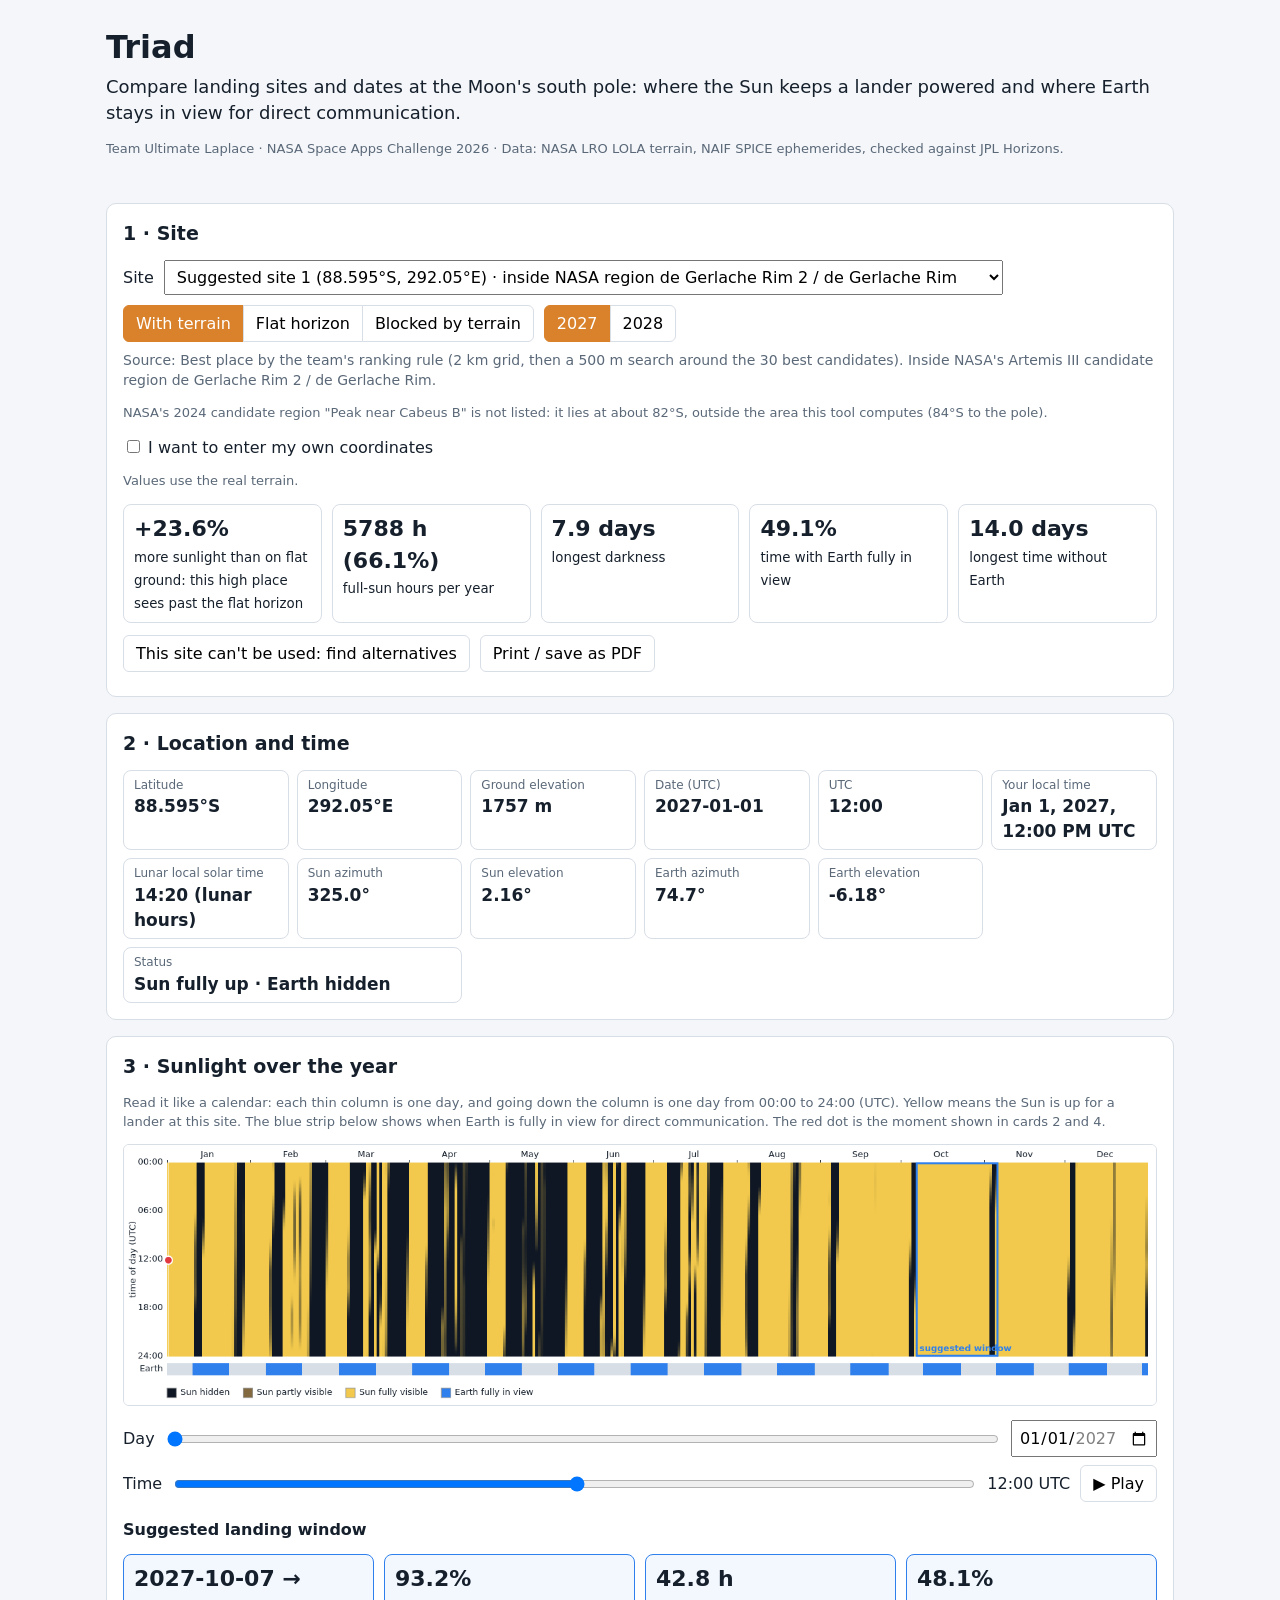
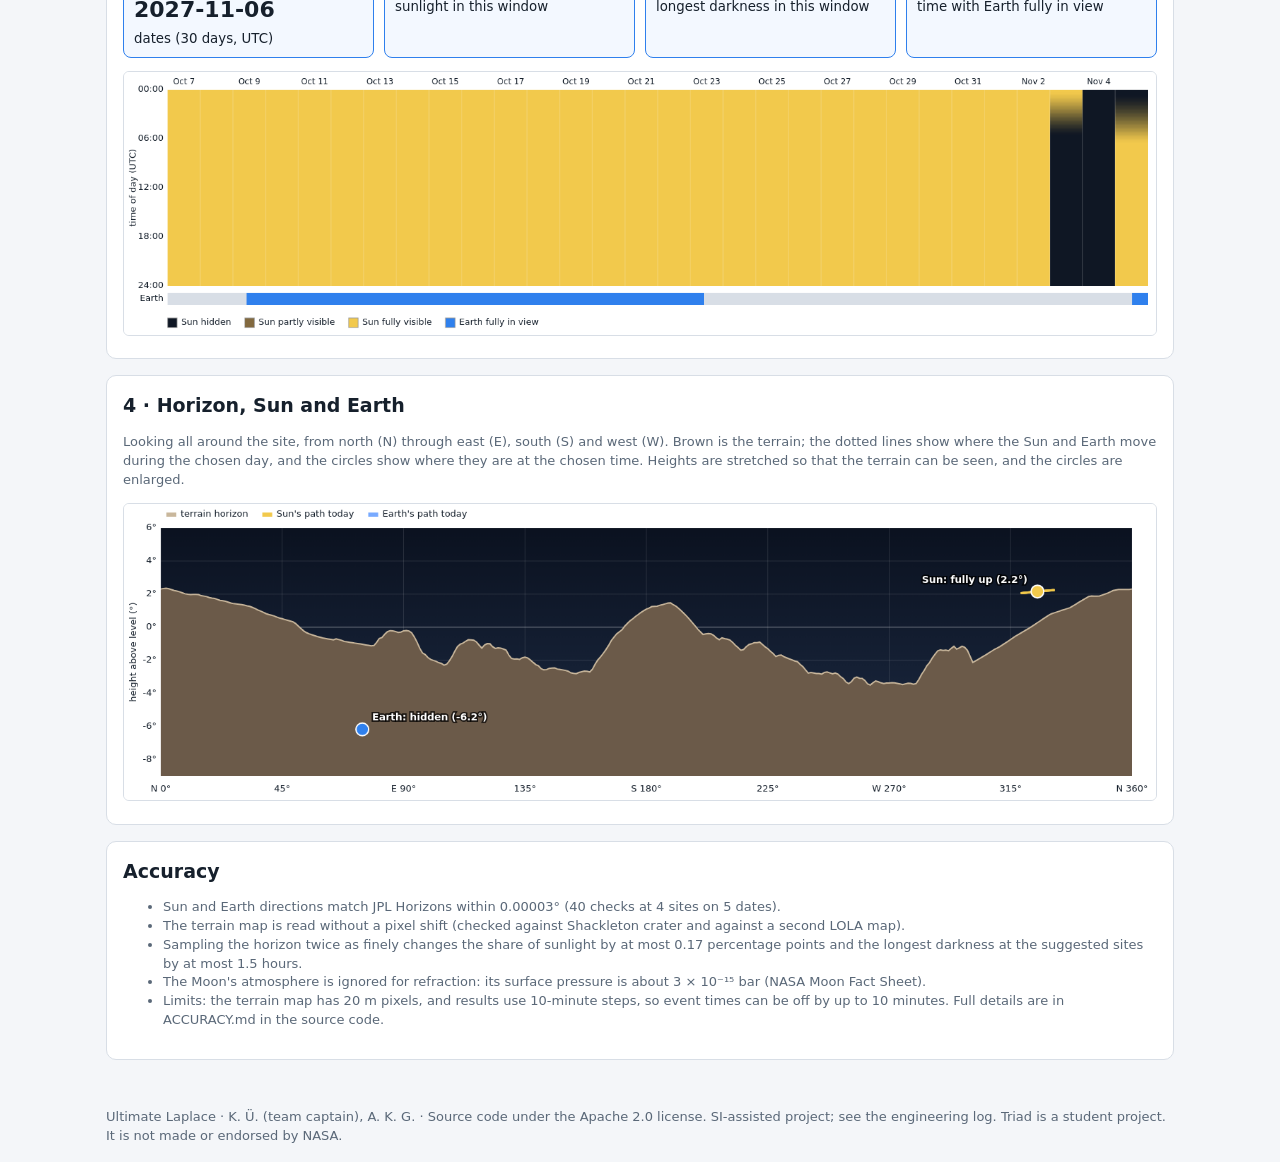
==== commit da269c13: "Add the demo video, slides and their scripts; remove the Moon Trek logo; state that Triad is not end" ====
--- a/docs/index.html
+++ b/docs/index.html
@@ -103,8 +103,8 @@
   </section>
 </main>
 
-<footer class="small">Ultimate Laplace · K. Ü. (team captain), A. K. G. · Source code under the Apache 2.0 license. SI-assisted project; see the engineering log.</footer>
+<footer class="small">Ultimate Laplace · K. Ü. (team captain), A. K. G. · Source code under the Apache 2.0 license. SI-assisted project; see the engineering log. Triad is a student project. It is not made or endorsed by NASA.</footer>
 
-<script type="module" src="js/app.js?v=6"></script>
+<script type="module" src="js/app.js?v=7"></script>
 </body>
 </html>
